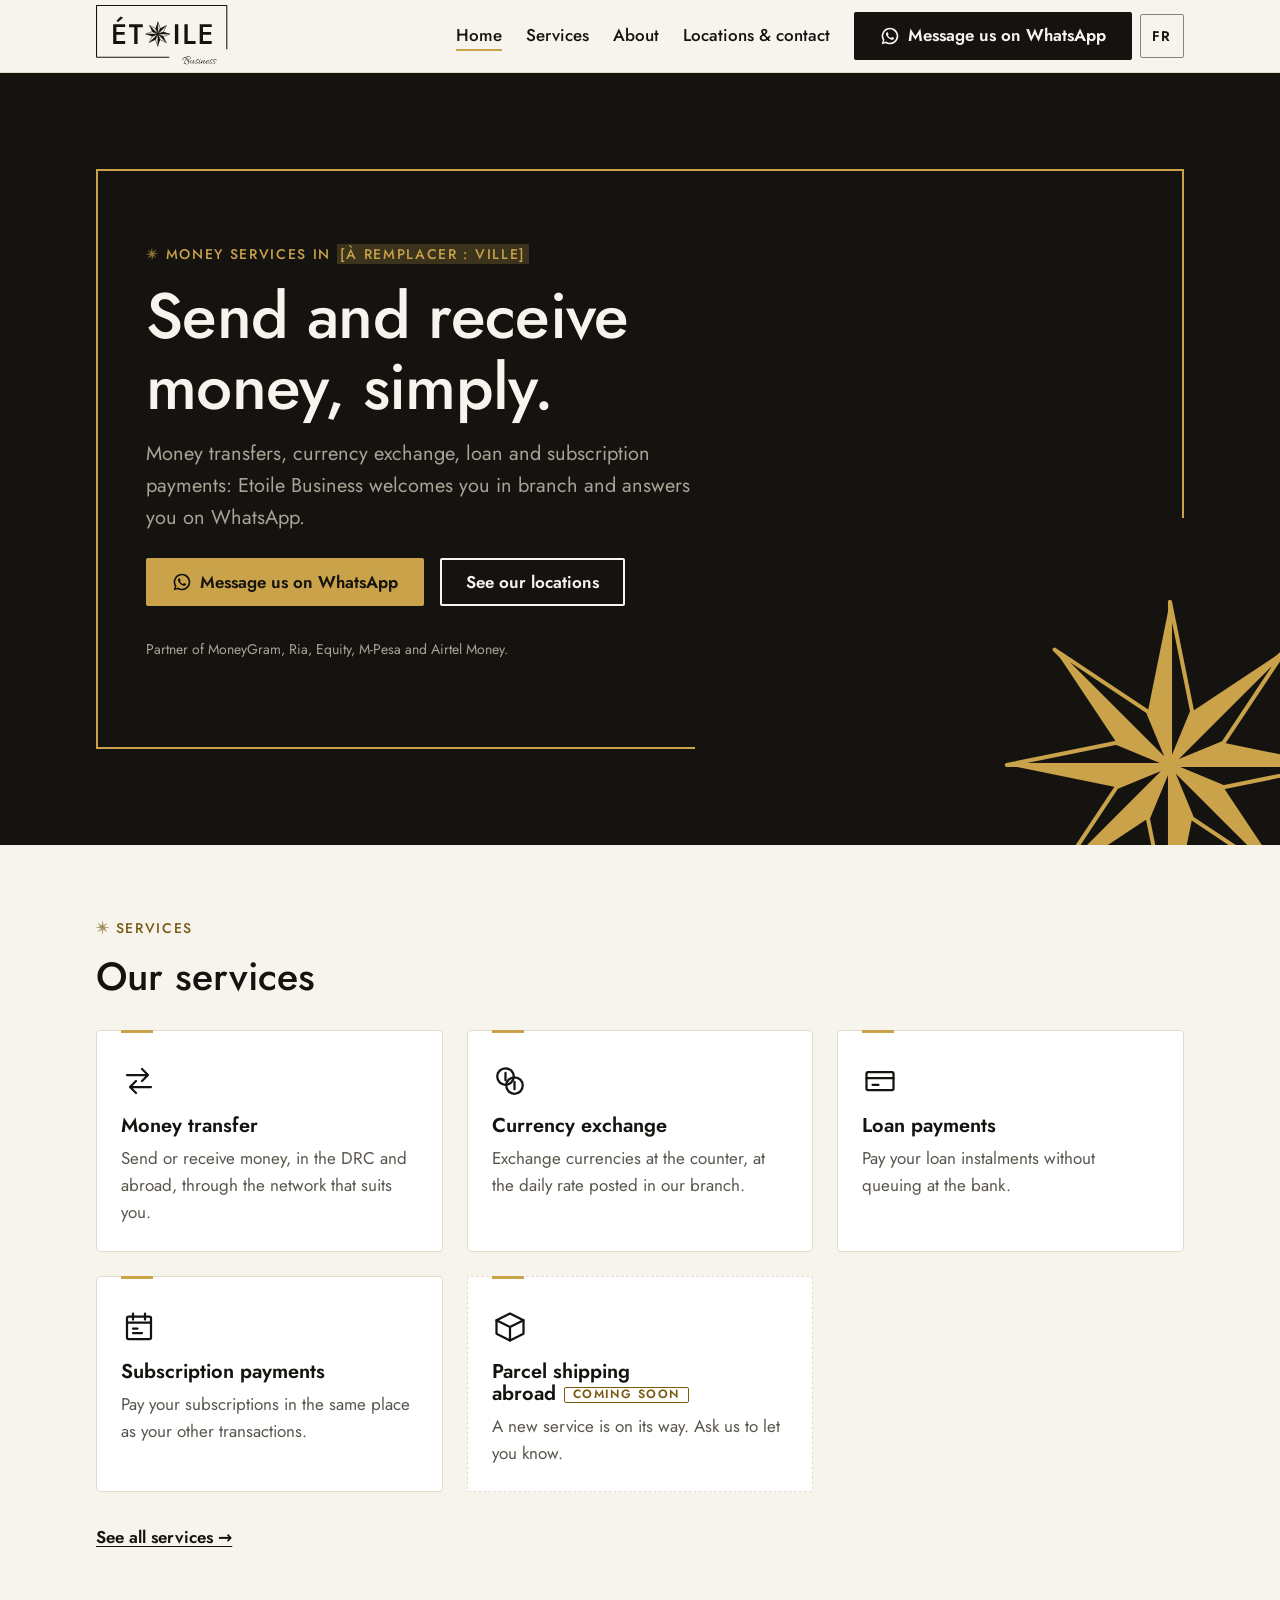
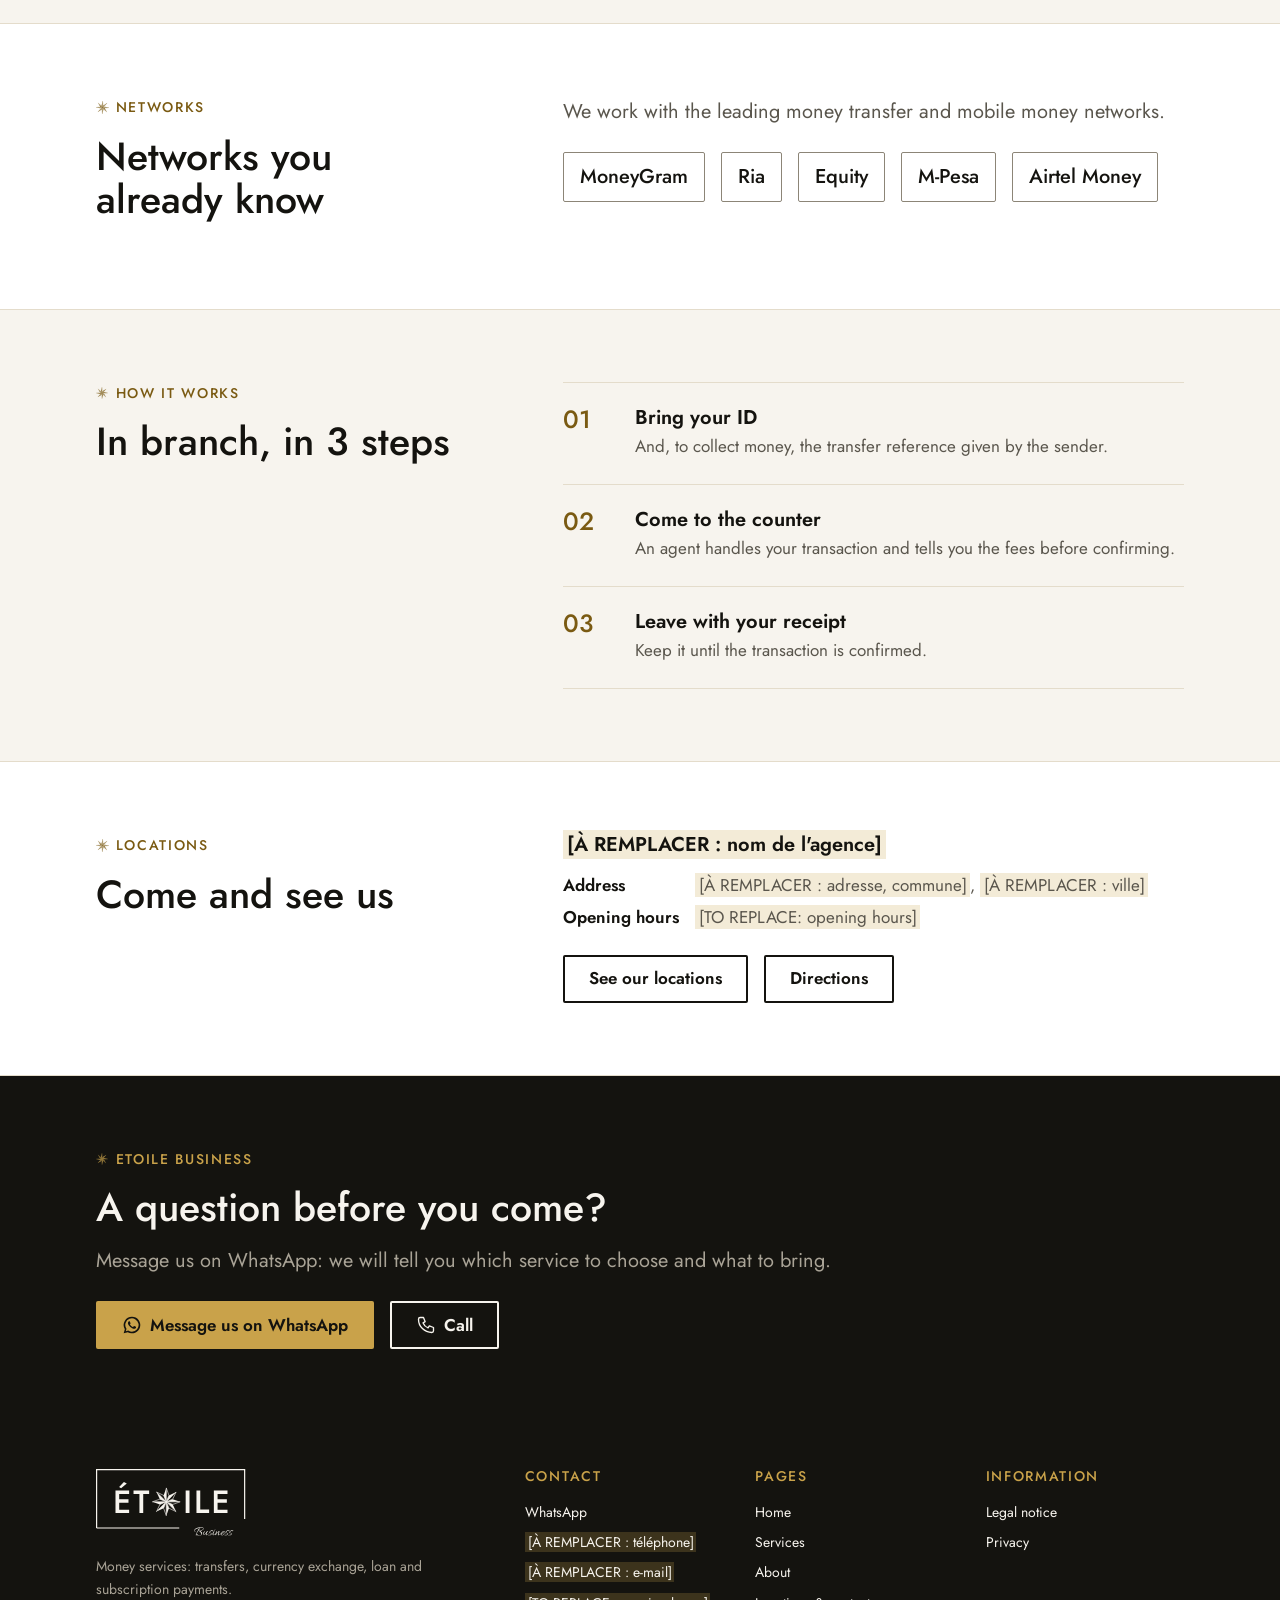
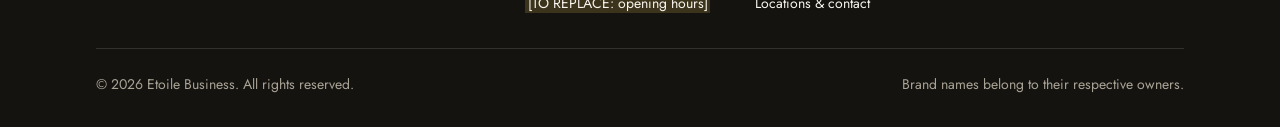
==== site/en/index.html @ 8b87ed29 "Site vitrine Etoile Business (FR/EN) prêt pour Vercel 13 pages statiques, formulaire Web3Forms, verc" ====
<!doctype html>
<html lang="en">
<head>
  <meta charset="utf-8">
  <meta name="viewport" content="width=device-width, initial-scale=1">
  <title>Etoile Business — Money transfer &amp; exchange in [À REMPLACER : ville]</title>
  <meta name="description" content="Send and receive money with MoneyGram, Ria, M-Pesa or Airtel Money. Currency exchange, loan and subscription payments in our branches.">
  <link rel="canonical" href="https://www.exemple.com/en/">
  <link rel="alternate" hreflang="fr" href="https://www.exemple.com/">
  <link rel="alternate" hreflang="en" href="https://www.exemple.com/en/">
  <link rel="alternate" hreflang="x-default" href="https://www.exemple.com/">
  <meta property="og:type" content="website">
  <meta property="og:site_name" content="Etoile Business">
  <meta property="og:locale" content="en_US">
  <meta property="og:title" content="Etoile Business — Money transfer &amp; exchange in [À REMPLACER : ville]">
  <meta property="og:description" content="Send and receive money with MoneyGram, Ria, M-Pesa or Airtel Money. Currency exchange, loan and subscription payments in our branches.">
  <meta property="og:url" content="https://www.exemple.com/en/">
  <meta property="og:image" content="https://www.exemple.com/img/og-image.png">
  <meta name="twitter:card" content="summary_large_image">
  <meta name="theme-color" content="#14130f">
  <link rel="icon" href="../favicon.svg" type="image/svg+xml">
  <link rel="preload" href="../fonts/jost-400.woff2" as="font" type="font/woff2" crossorigin>
  <link rel="preload" href="../fonts/jost-500.woff2" as="font" type="font/woff2" crossorigin>
  <link rel="stylesheet" href="../css/tokens.css">
  <link rel="stylesheet" href="../css/base.css">
  <link rel="stylesheet" href="../css/components.css">
  <script type="application/ld+json">{"@context": "https://schema.org", "@type": "FinancialService", "name": "Etoile Business", "url": "https://www.exemple.com/en/", "logo": "https://www.exemple.com/img/logo.svg", "image": "https://www.exemple.com/img/og-image.png", "description": "Send and receive money with MoneyGram, Ria, M-Pesa or Airtel Money. Currency exchange, loan and subscription payments in our branches.", "telephone": "+243000000000", "email": "contact@exemple.com", "address": {"@type": "PostalAddress", "addressLocality": "[À REMPLACER : ville]", "addressCountry": "CD"}, "areaServed": "CD", "knowsLanguage": ["fr", "en"]}</script>
  <script src="../js/main.js" defer></script>
</head><body>
  <a class="skip-link" href="#contenu">Skip to content</a>
  <header class="header">
    <div class="container header__inner">
      <a class="header__logo" href="index.html" aria-label="Etoile Business, home"><img src="../img/logo.svg" alt="" width="132" height="51"></a>
      <div class="header__tools">
        <nav class="nav" aria-label="Main navigation">
          <button class="nav__toggle" type="button" aria-expanded="false" aria-controls="nav-list">Menu</button>
          <ul class="nav__list" id="nav-list">
          <li><a class="nav__link" href="index.html" aria-current="page">Home</a></li>
          <li><a class="nav__link" href="services.html">Services</a></li>
          <li><a class="nav__link" href="about.html">About</a></li>
          <li><a class="nav__link" href="contact.html">Locations & contact</a></li>
            <li><a class="btn btn--primary nav__cta" target="_blank" rel="noopener" href="https://wa.me/243000000000"><svg viewBox="0 0 24 24" fill="currentColor" aria-hidden="true" focusable="false"><path d="M12 2a10 10 0 0 0-8.6 15.1L2 22l5-1.3A10 10 0 1 0 12 2Zm0 18a8 8 0 0 1-4.1-1.1l-.3-.2-3 .8.8-2.9-.2-.3A8 8 0 1 1 12 20Zm4.4-6c-.2-.1-1.4-.7-1.7-.8s-.4-.1-.5.1-.6.8-.8 1-.3.2-.5.1a6.6 6.6 0 0 1-3.3-2.9c-.2-.4.2-.4.7-1.3.1-.2 0-.3 0-.4l-.8-1.8c-.2-.5-.4-.4-.5-.4h-.5a.9.9 0 0 0-.6.3 2.7 2.7 0 0 0-.8 2 4.7 4.7 0 0 0 1 2.5 10.7 10.7 0 0 0 4.1 3.6c1.5.7 2.1.7 2.9.6a2.4 2.4 0 0 0 1.6-1.1 2 2 0 0 0 .1-1.1c0-.1-.2-.2-.4-.3Z"/></svg>Message us on WhatsApp</a></li>
          </ul>
        </nav>
        <a class="lang" href="../index.html" hreflang="fr" lang="fr" title="Version française"><span aria-hidden="true">FR</span><span class="visually-hidden">Version française</span></a>
      </div>
    </div>
  </header>

  <main id="contenu">
    <section class="hero inverse">
      <img class="hero__star" src="../img/etoile-or.svg" alt="" width="340" height="340">
      <div class="container">
        <div class="hero__frame">
          <p class="eyebrow">Money services in <span class="todo">[À REMPLACER : ville]</span></p>
          <h1>Send and receive money, simply.</h1>
          <p class="lead">Money transfers, currency exchange, loan and subscription payments: Etoile Business welcomes you in branch and answers you on WhatsApp.</p>
          <div class="actions"><a class="btn btn--gold" target="_blank" rel="noopener" href="https://wa.me/243000000000"><svg viewBox="0 0 24 24" fill="currentColor" aria-hidden="true" focusable="false"><path d="M12 2a10 10 0 0 0-8.6 15.1L2 22l5-1.3A10 10 0 1 0 12 2Zm0 18a8 8 0 0 1-4.1-1.1l-.3-.2-3 .8.8-2.9-.2-.3A8 8 0 1 1 12 20Zm4.4-6c-.2-.1-1.4-.7-1.7-.8s-.4-.1-.5.1-.6.8-.8 1-.3.2-.5.1a6.6 6.6 0 0 1-3.3-2.9c-.2-.4.2-.4.7-1.3.1-.2 0-.3 0-.4l-.8-1.8c-.2-.5-.4-.4-.5-.4h-.5a.9.9 0 0 0-.6.3 2.7 2.7 0 0 0-.8 2 4.7 4.7 0 0 0 1 2.5 10.7 10.7 0 0 0 4.1 3.6c1.5.7 2.1.7 2.9.6a2.4 2.4 0 0 0 1.6-1.1 2 2 0 0 0 .1-1.1c0-.1-.2-.2-.4-.3Z"/></svg>Message us on WhatsApp</a><a class="btn btn--ghost" href="contact.html">See our locations</a></div>
          <p class="hero__trust">Partner of MoneyGram, Ria, Equity, M-Pesa and Airtel Money.</p>
        </div>
      </div>
    </section>

    <section class="section" aria-labelledby="services-titre">
      <div class="container">
        <p class="eyebrow">Services</p>
        <h2 id="services-titre">Our services</h2>
        <div class="grid grid--3 reveal" style="margin-top:var(--space-5)">
          <article class="card"><svg class="card__icon" viewBox="0 0 24 24" fill="none" stroke="currentColor" stroke-width="1.5" stroke-linecap="round" stroke-linejoin="round" aria-hidden="true" focusable="false"><path d="M4 8h14M14 4l4 4-4 4M20 16H6M10 12l-4 4 4 4"/></svg><h3 class="card__title">Money transfer</h3><p>Send or receive money, in the DRC and abroad, through the network that suits you.</p></article>
          <article class="card"><svg class="card__icon" viewBox="0 0 24 24" fill="none" stroke="currentColor" stroke-width="1.5" stroke-linecap="round" stroke-linejoin="round" aria-hidden="true" focusable="false"><circle cx="9" cy="9" r="5.5"/><circle cx="15" cy="15" r="5.5"/><path d="M9 6.5v5M15 12.5v5"/></svg><h3 class="card__title">Currency exchange</h3><p>Exchange currencies at the counter, at the daily rate posted in our branch.</p></article>
          <article class="card"><svg class="card__icon" viewBox="0 0 24 24" fill="none" stroke="currentColor" stroke-width="1.5" stroke-linecap="round" stroke-linejoin="round" aria-hidden="true" focusable="false"><rect x="3" y="6" width="18" height="12" rx="1"/><path d="M3 10h18M7 14.5h4"/></svg><h3 class="card__title">Loan payments</h3><p>Pay your loan instalments without queuing at the bank.</p></article>
          <article class="card"><svg class="card__icon" viewBox="0 0 24 24" fill="none" stroke="currentColor" stroke-width="1.5" stroke-linecap="round" stroke-linejoin="round" aria-hidden="true" focusable="false"><rect x="4" y="5" width="16" height="15" rx="1"/><path d="M4 9h16M8 3v4M16 3v4M8 13h3M8 16h6"/></svg><h3 class="card__title">Subscription payments</h3><p>Pay your subscriptions in the same place as your other transactions.</p></article>
          <article class="card card--soon"><svg class="card__icon" viewBox="0 0 24 24" fill="none" stroke="currentColor" stroke-width="1.5" stroke-linecap="round" stroke-linejoin="round" aria-hidden="true" focusable="false"><path d="M3 7.5 12 3l9 4.5v9L12 21l-9-4.5z"/><path d="M3 7.5 12 12l9-4.5M12 12v9"/></svg><h3 class="card__title">Parcel shipping abroad<span class="badge">Coming soon</span></h3><p>A new service is on its way. Ask us to let you know.</p></article>
        </div>
        <a class="more" href="services.html">See all services →</a>
      </div>
    </section>

    <section class="section section--alt" aria-labelledby="reseaux-titre">
      <div class="container grid grid--split reveal">
        <div><p class="eyebrow">Networks</p><h2 id="reseaux-titre">Networks you already know</h2></div>
        <div><p class="lead">We work with the leading money transfer and mobile money networks.</p><ul class="networks"><li>MoneyGram</li><li>Ria</li><li>Equity</li><li>M-Pesa</li><li>Airtel Money</li></ul></div>
      </div>
    </section>

    <section class="section" aria-labelledby="etapes-titre">
      <div class="container grid grid--split reveal">
        <div><p class="eyebrow">How it works</p><h2 id="etapes-titre">In branch, in 3 steps</h2></div>
        <ol class="steps"><li><div><h3>Bring your ID</h3><p>And, to collect money, the transfer reference given by the sender.</p></div></li><li><div><h3>Come to the counter</h3><p>An agent handles your transaction and tells you the fees before confirming.</p></div></li><li><div><h3>Leave with your receipt</h3><p>Keep it until the transaction is confirmed.</p></div></li></ol>
      </div>
    </section>

    <section class="section section--alt" aria-labelledby="agences-titre">
      <div class="container grid grid--split reveal">
        <div><p class="eyebrow">Locations</p><h2 id="agences-titre">Come and see us</h2></div>
        <address class="agency">
          <h3><span class="todo">[À REMPLACER : nom de l&#x27;agence]</span></h3>
          <dl><dt>Address</dt><dd><span class="todo">[À REMPLACER : adresse, commune]</span>, <span class="todo">[À REMPLACER : ville]</span></dd><dt>Opening hours</dt><dd><span class="todo">[TO REPLACE: opening hours]</span></dd></dl>
          <div class="actions"><a class="btn btn--ghost" href="contact.html">See our locations</a><a class="btn btn--ghost" target="_blank" rel="noopener" href="https://www.openstreetmap.org/">Directions</a></div>
        </address>
      </div>
    </section>

    <section class="section inverse" aria-labelledby="cta-titre">
      <div class="container reveal">
        <p class="eyebrow">Etoile Business</p>
        <h2 id="cta-titre">A question before you come?</h2>
        <p class="lead">Message us on WhatsApp: we will tell you which service to choose and what to bring.</p>
        <div class="actions"><a class="btn btn--gold" target="_blank" rel="noopener" href="https://wa.me/243000000000"><svg viewBox="0 0 24 24" fill="currentColor" aria-hidden="true" focusable="false"><path d="M12 2a10 10 0 0 0-8.6 15.1L2 22l5-1.3A10 10 0 1 0 12 2Zm0 18a8 8 0 0 1-4.1-1.1l-.3-.2-3 .8.8-2.9-.2-.3A8 8 0 1 1 12 20Zm4.4-6c-.2-.1-1.4-.7-1.7-.8s-.4-.1-.5.1-.6.8-.8 1-.3.2-.5.1a6.6 6.6 0 0 1-3.3-2.9c-.2-.4.2-.4.7-1.3.1-.2 0-.3 0-.4l-.8-1.8c-.2-.5-.4-.4-.5-.4h-.5a.9.9 0 0 0-.6.3 2.7 2.7 0 0 0-.8 2 4.7 4.7 0 0 0 1 2.5 10.7 10.7 0 0 0 4.1 3.6c1.5.7 2.1.7 2.9.6a2.4 2.4 0 0 0 1.6-1.1 2 2 0 0 0 .1-1.1c0-.1-.2-.2-.4-.3Z"/></svg>Message us on WhatsApp</a><a class="btn btn--ghost" href="tel:+243000000000"><svg viewBox="0 0 24 24" fill="none" stroke="currentColor" stroke-width="1.6" stroke-linecap="round" stroke-linejoin="round" aria-hidden="true" focusable="false"><path d="M5 3h4l2 5-2.5 1.5a11 11 0 0 0 6 6L16 13l5 2v4a2 2 0 0 1-2 2A16 16 0 0 1 3 5a2 2 0 0 1 2-2"/></svg>Call</a></div>
      </div>
    </section>
  </main>

  <footer class="footer inverse">
    <div class="container">
      <div class="footer__grid">
        <div>
          <a class="footer__logo" href="index.html" aria-label="Etoile Business, home"><img loading="lazy" src="../img/logo-blanc.svg" alt="" width="150" height="58"></a>
          <p style="margin-top:var(--space-3)">Money services: transfers, currency exchange, loan and subscription payments.</p>
        </div>
        <div><h2>Contact</h2><ul>
          <li><a target="_blank" rel="noopener" href="https://wa.me/243000000000">WhatsApp</a></li>
          <li><a href="tel:+243000000000"><span class="todo">[À REMPLACER : téléphone]</span></a></li>
          <li><a href="mailto:contact@exemple.com"><span class="todo">[À REMPLACER : e-mail]</span></a></li>
          <li><span class="todo">[TO REPLACE: opening hours]</span></li></ul></div>
        <div><h2>Pages</h2><ul><li><a href="index.html">Home</a></li><li><a href="services.html">Services</a></li><li><a href="about.html">About</a></li><li><a href="contact.html">Locations & contact</a></li></ul></div>
        <div><h2>Information</h2><ul><li><a href="legal-notice.html">Legal notice</a></li><li><a href="privacy.html">Privacy</a></li></ul></div>
      </div>
      <div class="footer__bottom">
        <p>© <span data-year>2026</span> Etoile Business. All rights reserved.</p>
        <p>Brand names belong to their respective owners.</p>
      </div>
    </div>
    <a class="wa-float" target="_blank" rel="noopener" href="https://wa.me/243000000000" aria-label="Message Etoile Business on WhatsApp"><svg viewBox="0 0 24 24" fill="currentColor" aria-hidden="true" focusable="false"><path d="M12 2a10 10 0 0 0-8.6 15.1L2 22l5-1.3A10 10 0 1 0 12 2Zm0 18a8 8 0 0 1-4.1-1.1l-.3-.2-3 .8.8-2.9-.2-.3A8 8 0 1 1 12 20Zm4.4-6c-.2-.1-1.4-.7-1.7-.8s-.4-.1-.5.1-.6.8-.8 1-.3.2-.5.1a6.6 6.6 0 0 1-3.3-2.9c-.2-.4.2-.4.7-1.3.1-.2 0-.3 0-.4l-.8-1.8c-.2-.5-.4-.4-.5-.4h-.5a.9.9 0 0 0-.6.3 2.7 2.7 0 0 0-.8 2 4.7 4.7 0 0 0 1 2.5 10.7 10.7 0 0 0 4.1 3.6c1.5.7 2.1.7 2.9.6a2.4 2.4 0 0 0 1.6-1.1 2 2 0 0 0 .1-1.1c0-.1-.2-.2-.4-.3Z"/></svg></a>
  </footer>
</body>
</html>
---- site/css/tokens.css ----
/* ==========================================================
   TOKENS — Etoile Business. Seule source des valeurs de design.
   Palette : papier, encre, or (étoile). Contrastes vérifiés WCAG AA.
   ========================================================== */
@font-face { font-family: "Jost"; src: url("../fonts/jost-400.woff2") format("woff2"); font-weight: 400; font-style: normal; font-display: swap; }
@font-face { font-family: "Jost"; src: url("../fonts/jost-500.woff2") format("woff2"); font-weight: 500; font-style: normal; font-display: swap; }
@font-face { font-family: "Jost"; src: url("../fonts/jost-600.woff2") format("woff2"); font-weight: 600; font-style: normal; font-display: swap; }

:root {
  /* Couleurs */
  --color-bg: #f7f4ee;             /* papier */
  --color-surface: #ffffff;
  --color-text: #14130f;           /* encre — 16.9:1 sur papier */
  --color-text-muted: #5a564d;     /* 6.7:1 sur papier */
  --color-primary: #14130f;        /* CTA = encre, comme le logo */
  --color-primary-hover: #2e2b24;
  --color-on-primary: #f7f4ee;
  --color-accent: #c9a24a;         /* or — décor et texte sur fond encre uniquement (7.8:1) */
  --color-accent-text: #7a5a12;    /* or foncé — texte sur fond clair (5.8:1) */
  --color-border: #e4dccb;         /* filets décoratifs */
  --color-border-strong: #8c8577;  /* bords de champs (3.3:1) */
  --color-focus: #7a5a12;
  --color-error: #b3261e;

  /* Bandeaux sombres (hero, CTA final, pied de page) */
  --color-inverse-bg: #14130f;
  --color-inverse-text: #f7f4ee;
  --color-inverse-muted: #a9a396;  /* 7.4:1 sur encre */
  --color-inverse-focus: #c9a24a;

  /* Typographie : une seule famille, géométrique comme le logo */
  --font-heading: "Jost", "Futura", "Century Gothic", system-ui, sans-serif;
  --font-body: "Jost", system-ui, -apple-system, "Segoe UI", Roboto, sans-serif;
  --fw-regular: 400;
  --fw-medium: 500;
  --fw-semibold: 600;
  --fs-sm: 0.875rem;
  --fs-base: 1.0625rem;
  --fs-md: 1.25rem;
  --fs-lg: 1.5625rem;
  --fs-xl: clamp(1.75rem, 1.3rem + 2vw, 2.45rem);
  --fs-2xl: clamp(2.3rem, 1.5rem + 4vw, 4rem);
  --lh-tight: 1.1;
  --lh-base: 1.6;
  --tracking-caps: 0.12em;         /* surtitres en capitales, écho du logo */

  /* Espacements (grille de 8) */
  --space-1: 0.25rem;
  --space-2: 0.5rem;
  --space-3: 1rem;
  --space-4: 1.5rem;
  --space-5: 2rem;
  --space-6: 3rem;
  --space-7: 4.5rem;
  --space-8: 6rem;

  /* Mise en page */
  --container: 72rem;
  --gutter: 1rem;

  /* Formes : angles nets et filets fins, comme le cadre du logo */
  --radius-sm: 2px;
  --radius-md: 4px;
  --radius-lg: 8px;
  --border-frame: 2px solid currentColor;
  --shadow-sm: none;
  --shadow-md: 0 12px 32px rgb(20 19 15 / 0.10);

  /* Mouvement */
  --transition: 180ms ease;
}

@media (prefers-color-scheme: dark) {
  :root:not([data-theme="light"]) {
    --color-bg: #14130f;
    --color-surface: #1e1c17;
    --color-text: #f7f4ee;
    --color-text-muted: #a9a396;
    --color-primary: #c9a24a;
    --color-primary-hover: #dbb862;
    --color-on-primary: #14130f;
    --color-accent-text: #c9a24a;
    --color-border: #34302b;
    --color-border-strong: #7d776b;
    --color-focus: #c9a24a;
    --color-inverse-bg: #0b0a08;
  }
}
:root[data-theme="dark"] {
  --color-bg: #14130f;
  --color-surface: #1e1c17;
  --color-text: #f7f4ee;
  --color-text-muted: #a9a396;
  --color-primary: #c9a24a;
  --color-primary-hover: #dbb862;
  --color-on-primary: #14130f;
  --color-accent-text: #c9a24a;
  --color-border: #34302b;
  --color-border-strong: #7d776b;
  --color-focus: #c9a24a;
  --color-inverse-bg: #0b0a08;
}

@media (min-width: 768px) {
  :root { --gutter: 2rem; }
}
---- site/css/base.css ----
/* BASE — reset léger, typographie, mise en page */
*, *::before, *::after { box-sizing: border-box; }
html { -webkit-text-size-adjust: 100%; scroll-behavior: smooth; scroll-padding-top: 5rem; }
body {
  margin: 0;
  background: var(--color-bg);
  color: var(--color-text);
  font-family: var(--font-body);
  font-size: var(--fs-base);
  font-weight: var(--fw-regular);
  line-height: var(--lh-base);
  overflow-x: hidden;
}
img, svg, video { display: block; max-width: 100%; height: auto; }
h1, h2, h3 {
  font-family: var(--font-heading);
  font-weight: var(--fw-medium);
  line-height: var(--lh-tight);
  margin: 0 0 var(--space-3);
  text-wrap: balance;
}
h1 { font-size: var(--fs-2xl); letter-spacing: -0.01em; }
h2 { font-size: var(--fs-xl); }
h3 { font-size: var(--fs-md); font-weight: var(--fw-semibold); }
p { margin: 0 0 var(--space-3); max-width: 65ch; }
a { color: var(--color-text); text-underline-offset: 3px; }
a:hover { color: var(--color-accent-text); }
:focus-visible { outline: 3px solid var(--color-focus); outline-offset: 3px; border-radius: 2px; }

.container { width: 100%; max-width: var(--container); margin-inline: auto; padding-inline: var(--gutter); }
.section { padding-block: var(--space-7); }
.section--alt { background: var(--color-surface); border-block: 1px solid var(--color-border); }
.eyebrow { display: block; font-size: var(--fs-sm); text-transform: uppercase; letter-spacing: var(--tracking-caps); color: var(--color-accent-text); font-weight: var(--fw-medium); margin-bottom: var(--space-3); }
.eyebrow::before { content: ""; display: inline-block; vertical-align: -0.1em; margin-right: 0.5em; width: 0.9em; height: 0.9em; background: currentColor; -webkit-mask: url("../img/etoile.svg") center / contain no-repeat; mask: url("../img/etoile.svg") center / contain no-repeat; flex: none; }
.lead { font-size: var(--fs-md); color: var(--color-text-muted); }
.muted { color: var(--color-text-muted); }
.grid { display: grid; gap: var(--space-4); }
@media (min-width: 768px) {
  .grid--2 { grid-template-columns: repeat(2, 1fr); }
  .grid--3 { grid-template-columns: repeat(3, 1fr); }
  .grid--split { grid-template-columns: 5fr 7fr; align-items: start; }
}
@media (min-width: 1024px) {
  .grid--4 { grid-template-columns: repeat(4, 1fr); }
}
@media (min-width: 768px) and (max-width: 1023px) {
  .grid--4 { grid-template-columns: repeat(2, 1fr); }
}

.skip-link { position: absolute; left: var(--space-3); top: -100px; background: var(--color-primary); color: var(--color-on-primary); padding: var(--space-2) var(--space-3); z-index: 100; border-radius: var(--radius-sm); }
.skip-link:focus { top: var(--space-3); color: var(--color-on-primary); }
.visually-hidden { position: absolute !important; width: 1px; height: 1px; overflow: hidden; clip: rect(0 0 0 0); white-space: nowrap; }
.todo { background: color-mix(in srgb, var(--color-accent) 22%, transparent); padding-inline: 0.2em; }

@media (prefers-reduced-motion: reduce) {
  *, *::before, *::after { animation: none !important; transition: none !important; scroll-behavior: auto !important; }
}
---- site/css/components.css ----
/* COMPONENTS — convention BEM (bloc__element--modificateur) */

/* En-tête */
.header { position: sticky; top: 0; z-index: 50; background: var(--color-bg); border-bottom: 1px solid var(--color-border); }
.header__inner { display: flex; align-items: center; justify-content: space-between; gap: var(--space-3); min-height: 4.5rem; }
.header__logo { display: block; flex: none; }
.header__logo img { width: 132px; }
.header__tools { display: flex; align-items: center; gap: var(--space-2); }

/* Navigation */
.nav__toggle { display: inline-flex; align-items: center; gap: var(--space-2); min-height: 44px; padding: 0 var(--space-3); background: none; border: 1.5px solid var(--color-text); border-radius: var(--radius-sm); color: var(--color-text); font: inherit; font-weight: var(--fw-medium); cursor: pointer; }
.nav__list { list-style: none; margin: 0; display: none; position: absolute; left: 0; right: 0; top: 100%; background: var(--color-bg); border-bottom: 1px solid var(--color-border); flex-direction: column; padding: var(--space-3) var(--gutter) var(--space-4); }
.nav__list.is-open { display: flex; }
.nav__link { display: block; padding: var(--space-2) 0; color: var(--color-text); text-decoration: none; font-weight: var(--fw-medium); }
.nav__link:hover { color: var(--color-accent-text); }
.nav__link[aria-current="page"] { text-decoration: underline; text-decoration-color: var(--color-accent); text-decoration-thickness: 2px; text-underline-offset: 8px; }
.nav__cta { display: none; }
.lang { display: inline-flex; align-items: center; justify-content: center; min-width: 44px; min-height: 44px; font-size: var(--fs-sm); font-weight: var(--fw-semibold); letter-spacing: var(--tracking-caps); color: var(--color-text); text-decoration: none; border: 1.5px solid var(--color-border-strong); border-radius: var(--radius-sm); }
.lang:hover { border-color: var(--color-text); color: var(--color-text); }
@media (min-width: 960px) {
  .nav__toggle { display: none; }
  .nav__list { display: flex; position: static; flex-direction: row; gap: var(--space-4); padding: 0; border: 0; background: none; align-items: center; }
  .nav__cta { display: inline-flex; }
}

/* Boutons */
.btn { display: inline-flex; align-items: center; justify-content: center; gap: var(--space-2); min-height: 48px; padding: 0 var(--space-4); border-radius: var(--radius-sm); border: 2px solid transparent; font: inherit; font-weight: var(--fw-semibold); text-decoration: none; cursor: pointer; transition: background var(--transition), color var(--transition), border-color var(--transition); }
.btn svg { width: 20px; height: 20px; flex: none; }
.btn--primary { background: var(--color-primary); color: var(--color-on-primary); }
.btn--primary:hover { background: var(--color-primary-hover); color: var(--color-on-primary); }
.btn--ghost { border-color: currentColor; color: var(--color-text); background: transparent; }
.btn--ghost:hover { background: var(--color-text); color: var(--color-bg); }
.btn--gold { background: var(--color-accent); color: var(--color-inverse-bg); }
.btn--gold:hover { background: transparent; border-color: var(--color-accent); color: var(--color-inverse-text); }
.actions { display: flex; flex-wrap: wrap; gap: var(--space-3); margin-top: var(--space-4); }

/* Bandeaux sombres */
.inverse { background: var(--color-inverse-bg); color: var(--color-inverse-text); }
.inverse .eyebrow { color: var(--color-accent); }
.inverse .lead, .inverse .muted, .inverse p { color: var(--color-inverse-muted); }
.inverse a:not(.btn) { color: var(--color-inverse-text); }
.inverse .btn--ghost { color: var(--color-inverse-text); }
.inverse .btn--ghost:hover { background: var(--color-inverse-text); color: var(--color-inverse-bg); }
.inverse :focus-visible { outline-color: var(--color-inverse-focus); }

/* Hero avec cadre ouvert (motif du logo) */
.hero { position: relative; overflow: hidden; padding-block: var(--space-6) var(--space-7); }
.hero__frame { position: relative; z-index: 1; padding: var(--space-5) var(--space-4); border-top: 2px solid var(--color-accent); border-left: 2px solid var(--color-accent); }
.hero__frame::after { content: ""; position: absolute; right: 0; top: 0; height: 60%; border-right: 2px solid var(--color-accent); }
.hero__frame::before { content: ""; position: absolute; left: 0; bottom: 0; width: 55%; border-bottom: 2px solid var(--color-accent); }
.hero h1 { max-width: 15ch; }
.hero .lead { max-width: 36rem; }
.hero__star { position: absolute; z-index: 0; width: 150px; top: var(--space-3); right: -50px; opacity: 0.45; }
.hero__trust { margin-top: var(--space-5); font-size: var(--fs-sm); }
.hero--page { padding-block: var(--space-6); }
.hero--page h1 { max-width: 22ch; }
@media (min-width: 768px) {
  .hero { padding-block: var(--space-8); }
  .hero__frame { padding: var(--space-7) var(--space-6); }
  .hero__star { width: 340px; top: auto; bottom: -90px; right: -60px; opacity: 1; }
  .hero--page { padding-block: var(--space-7); }
}

/* Cartes */
.card { position: relative; background: var(--color-surface); border: 1px solid var(--color-border); border-radius: var(--radius-md); padding: var(--space-5) var(--space-4) var(--space-4); }
.card::before { content: ""; position: absolute; left: var(--space-4); top: -1px; width: 32px; height: 3px; background: var(--color-accent); }
.card__icon { width: 36px; height: 36px; margin-bottom: var(--space-3); color: var(--color-text); }
.card__title { margin-bottom: var(--space-2); }
.card p { color: var(--color-text-muted); margin: 0; }
.card--soon { border-style: dashed; }
.badge { display: inline-block; vertical-align: middle; font-size: 0.75rem; font-weight: var(--fw-semibold); letter-spacing: var(--tracking-caps); text-transform: uppercase; border: 1.5px solid var(--color-accent-text); color: var(--color-accent-text); padding: 0 var(--space-2); margin-left: var(--space-2); border-radius: var(--radius-sm); }
.more { display: inline-flex; margin-top: var(--space-5); font-weight: var(--fw-semibold); }

/* Réseaux partenaires */
.networks { list-style: none; margin: var(--space-4) 0 0; padding: 0; display: flex; flex-wrap: wrap; gap: var(--space-2) var(--space-3); }
.networks li { font-size: var(--fs-md); font-weight: var(--fw-medium); padding: var(--space-2) var(--space-3); border: 1px solid var(--color-border-strong); border-radius: var(--radius-sm); }

/* Étapes */
.steps { counter-reset: s; list-style: none; padding: 0; margin: 0; }
.steps li { counter-increment: s; display: grid; grid-template-columns: 3.5rem 1fr; gap: var(--space-3); padding: var(--space-4) 0; border-top: 1px solid var(--color-border); }
.steps li:last-child { border-bottom: 1px solid var(--color-border); }
.steps li::before { content: counter(s, decimal-leading-zero); font: var(--fw-medium) var(--fs-lg)/1 var(--font-heading); color: var(--color-accent-text); }
.steps h3 { margin-bottom: var(--space-1); }
.steps p { margin: 0; color: var(--color-text-muted); }

/* Bloc service (page Services) */
.toc { display: flex; flex-wrap: wrap; gap: var(--space-2); list-style: none; margin: var(--space-4) 0 0; padding: 0; }
.toc a { display: inline-flex; align-items: center; min-height: 44px; padding: 0 var(--space-3); border: 1px solid var(--color-border-strong); border-radius: var(--radius-sm); text-decoration: none; font-weight: var(--fw-medium); }
.toc a:hover { border-color: var(--color-text); color: var(--color-text); }
.service { display: grid; gap: var(--space-4); padding-block: var(--space-6); border-top: 1px solid var(--color-border); }
.service:first-child { border-top: 0; }
.service__head { display: flex; align-items: center; gap: var(--space-3); }
.service__head svg { width: 44px; height: 44px; flex: none; }
.service__head h2 { margin: 0; }
.service ul { margin: 0 0 var(--space-3); padding-left: 1.2em; }
.service li { margin-bottom: var(--space-2); }
@media (min-width: 768px) { .service { grid-template-columns: 5fr 7fr; } }

/* FAQ */
.faq details { border-top: 1px solid var(--color-border); }
.faq details:last-child { border-bottom: 1px solid var(--color-border); }
.faq summary { display: flex; justify-content: space-between; align-items: center; gap: var(--space-3); min-height: 56px; padding-block: var(--space-3); font-weight: var(--fw-semibold); cursor: pointer; list-style: none; }
.faq summary::-webkit-details-marker { display: none; }
.faq summary::after { content: "+"; font-size: var(--fs-lg); line-height: 1; color: var(--color-accent-text); flex: none; }
.faq details[open] summary::after { content: "–"; }
.faq details p { color: var(--color-text-muted); }

/* Agences */
.agency { font-style: normal; }
.agency dl { display: grid; grid-template-columns: auto 1fr; gap: var(--space-1) var(--space-3); margin: var(--space-3) 0; }
.agency dt { font-weight: var(--fw-semibold); }
.agency dd { margin: 0; color: var(--color-text-muted); }

/* Encadré */
.notice { border-left: 3px solid var(--color-accent); background: var(--color-surface); padding: var(--space-3) var(--space-4); margin-top: var(--space-5); }
.notice p { margin: 0; }

/* Formulaires */
.form { display: grid; gap: var(--space-3); }
.form__field { display: grid; gap: var(--space-1); }
.form__label { font-weight: var(--fw-semibold); }
.form__hint { font-size: var(--fs-sm); color: var(--color-text-muted); margin: 0; }
.form__input { width: 100%; min-height: 48px; padding: var(--space-2) var(--space-3); border: 1.5px solid var(--color-border-strong); border-radius: var(--radius-sm); background: var(--color-surface); color: var(--color-text); font: inherit; }
.form__input:focus-visible { border-color: var(--color-text); }
.form__input[aria-invalid="true"] { border-color: var(--color-error); }
textarea.form__input { min-height: 8rem; resize: vertical; }
.form__hp { position: absolute; left: -9999px; width: 1px; height: 1px; overflow: hidden; }
.form__error { color: var(--color-error); font-size: var(--fs-sm); margin: 0; }
.form__status { margin: 0; font-weight: var(--fw-semibold); }
.form__status--error { color: var(--color-error); }

/* Texte long (pages légales) */
.prose { max-width: 46rem; }
.prose h2 { font-size: var(--fs-lg); margin-top: var(--space-5); }

/* Pied de page */
.footer { padding-block: var(--space-6) var(--space-5); font-size: var(--fs-sm); }
.footer__grid { display: grid; gap: var(--space-5); }
.footer__logo img { width: 150px; }
.footer h2 { font-size: var(--fs-sm); text-transform: uppercase; letter-spacing: var(--tracking-caps); color: var(--color-accent); margin-bottom: var(--space-3); }
.footer ul { list-style: none; margin: 0; padding: 0; display: grid; gap: var(--space-2); }
.footer a { text-decoration: none; }
.footer a:hover { text-decoration: underline; color: var(--color-inverse-text); }
.footer__bottom { display: flex; flex-wrap: wrap; justify-content: space-between; gap: var(--space-3); margin-top: var(--space-5); padding-top: var(--space-4); border-top: 1px solid #34302b; }
.footer__bottom p { margin: 0; }
@media (min-width: 768px) { .footer__grid { grid-template-columns: 2fr 1fr 1fr 1fr; } }

/* Bouton WhatsApp flottant (mobile) */
.wa-float { position: fixed; right: var(--space-3); bottom: var(--space-3); z-index: 60; display: inline-flex; align-items: center; justify-content: center; width: 56px; height: 56px; border-radius: 50%; background: var(--color-primary); color: var(--color-on-primary); box-shadow: var(--shadow-md); border: 2px solid var(--color-accent); }
.wa-float svg { width: 28px; height: 28px; }
.wa-float:hover { color: var(--color-on-primary); background: var(--color-primary-hover); }
@media (min-width: 960px) { .wa-float { display: none; } }

/* Apparition douce */
.reveal { opacity: 0; transform: translateY(12px); transition: opacity 500ms ease, transform 500ms ease; }
.reveal.is-visible { opacity: 1; transform: none; }
@media (prefers-reduced-motion: reduce) { .reveal { opacity: 1; transform: none; } }
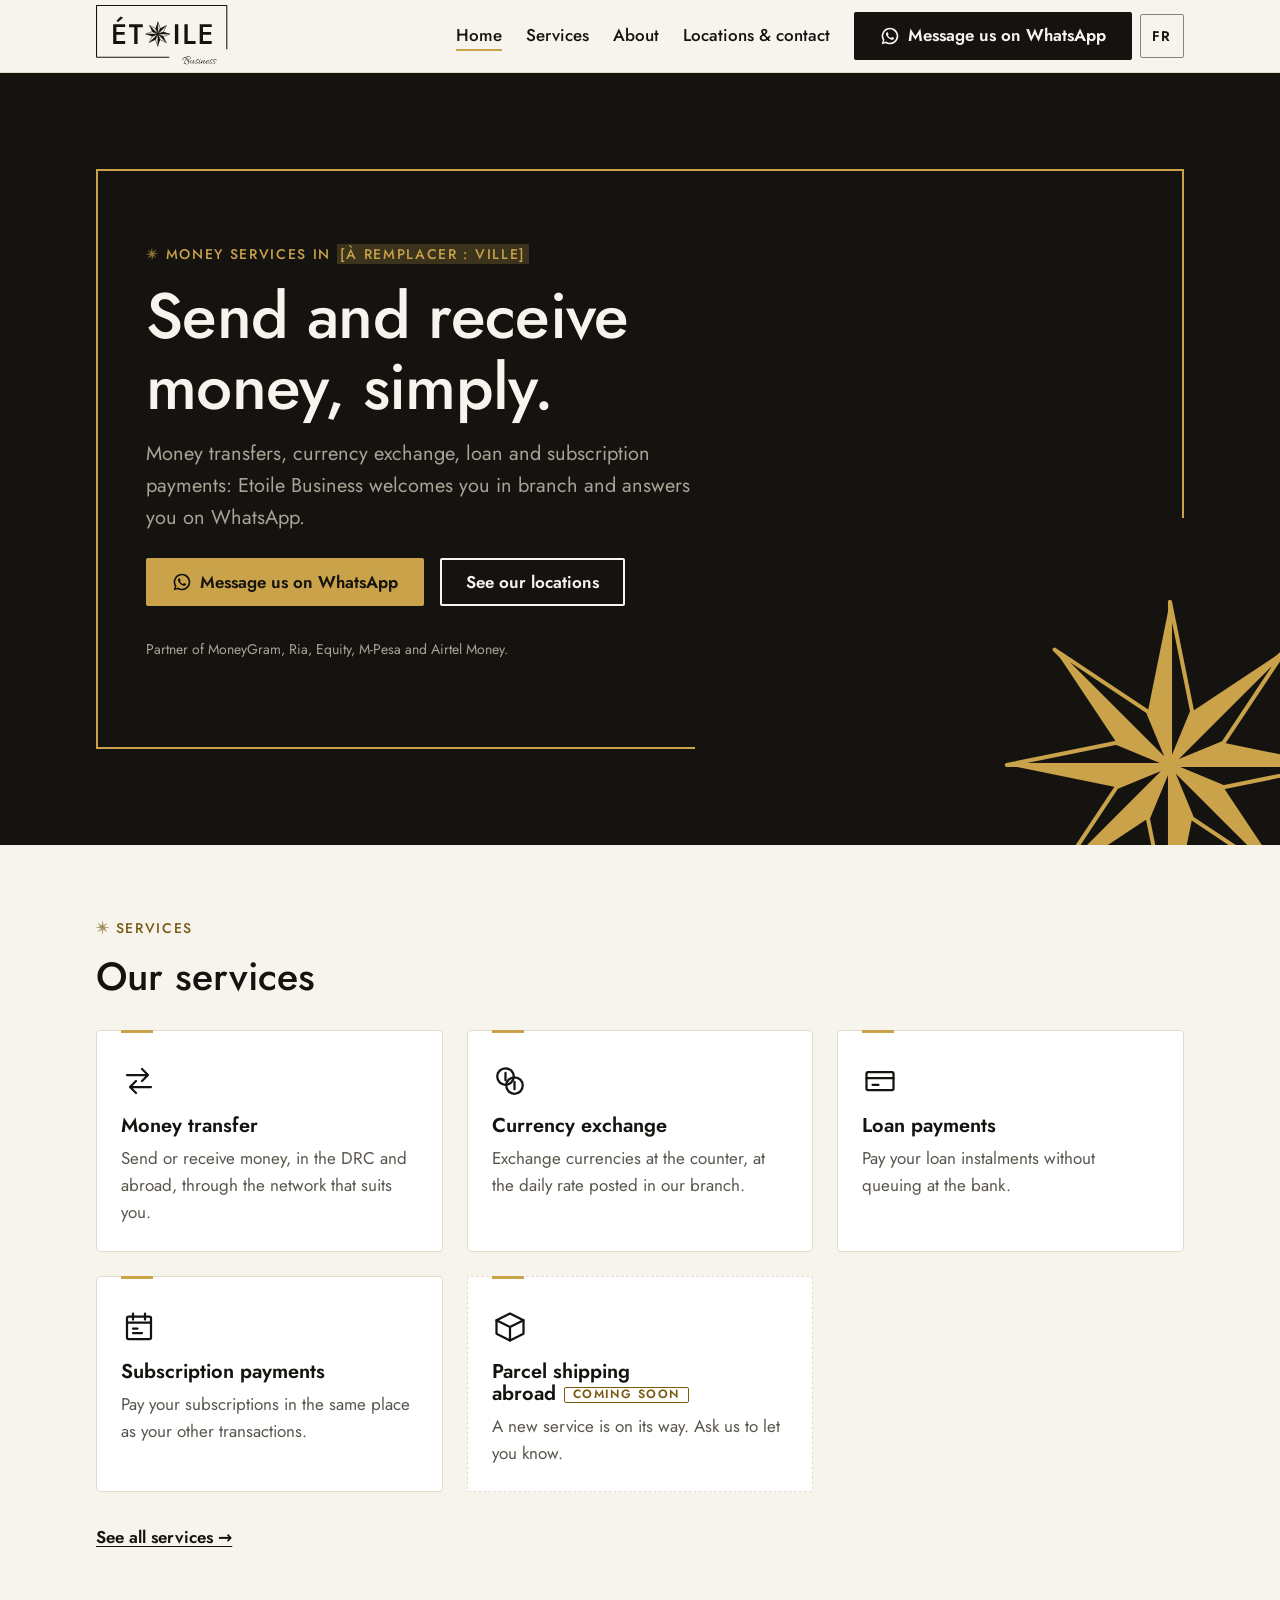
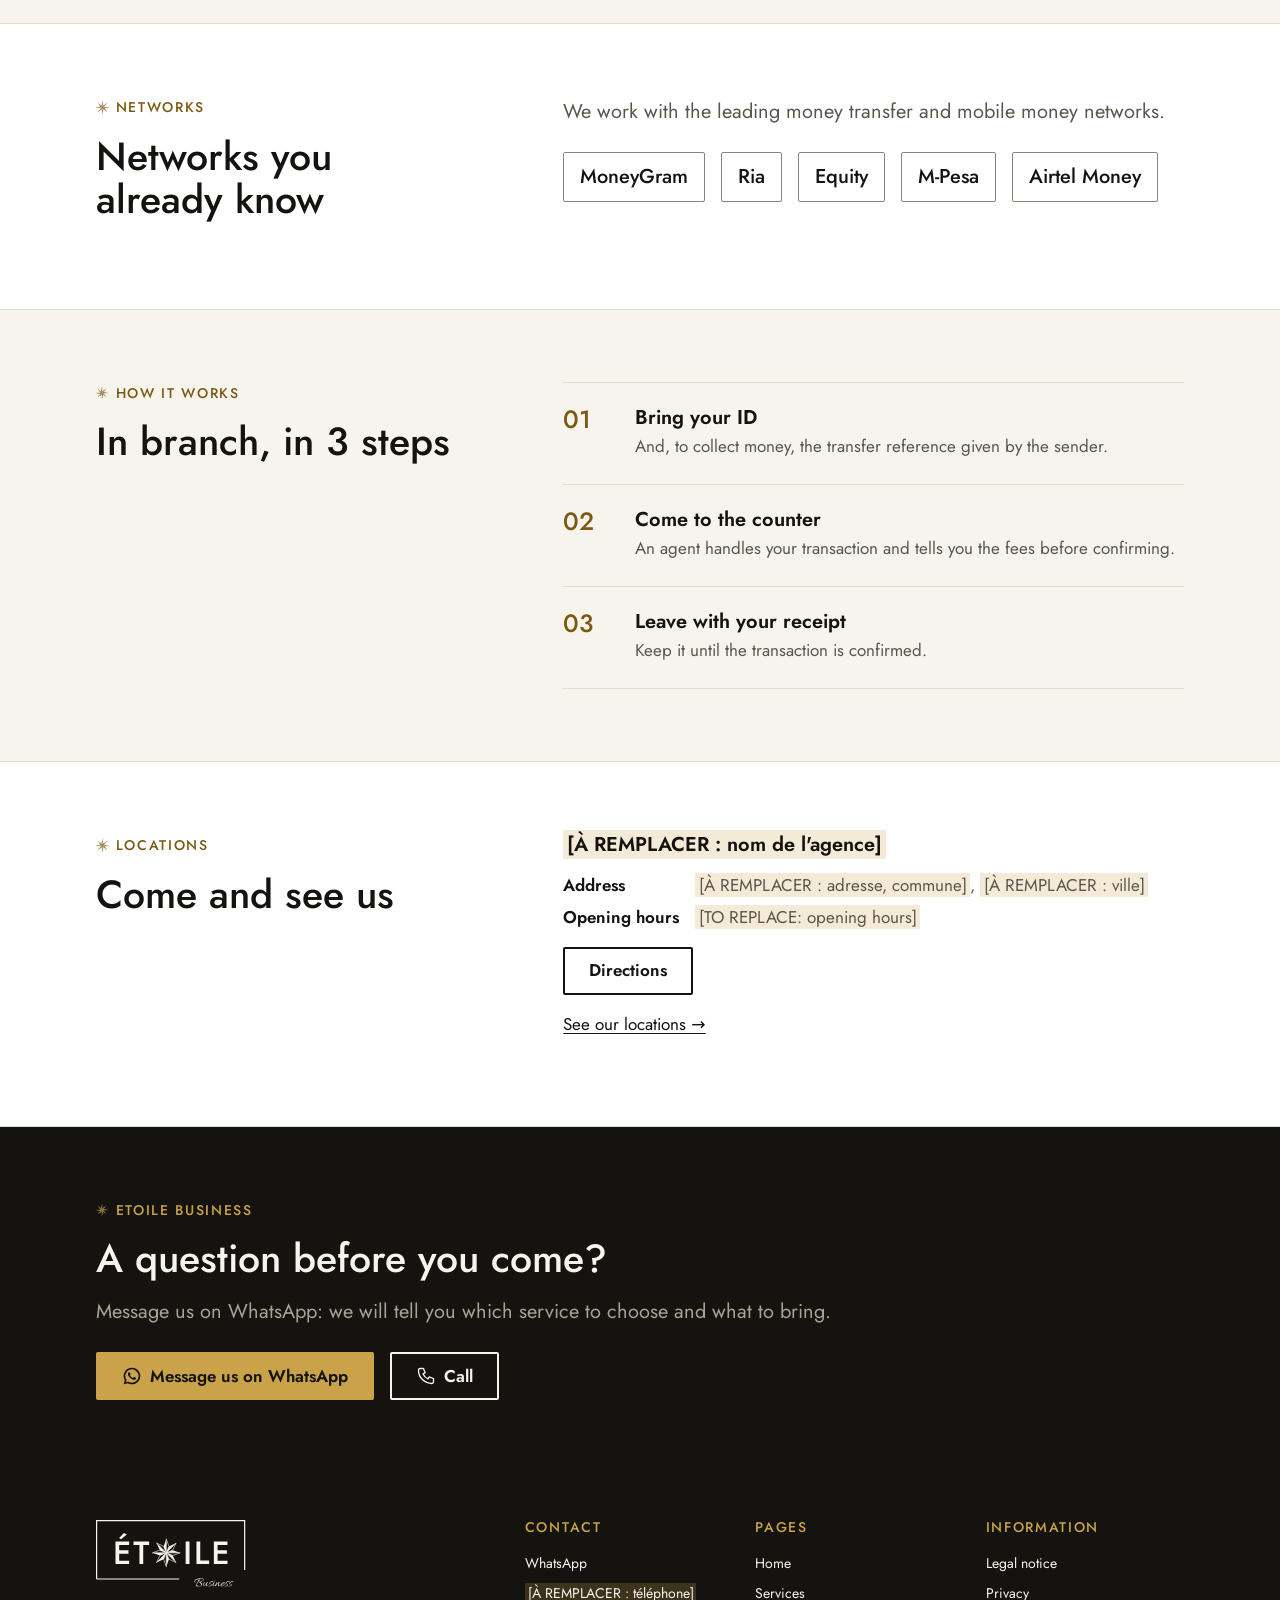
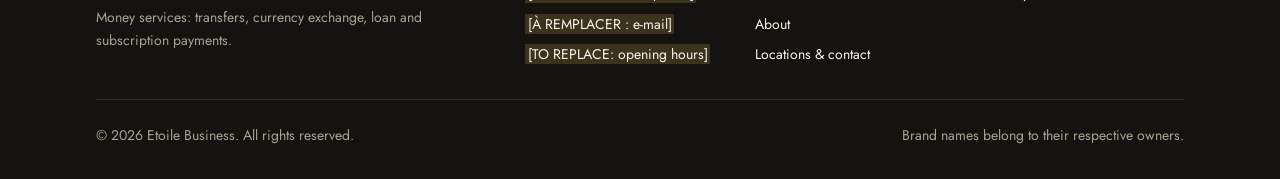
==== commit 72bc8ba6: "Espace admin Pages CMS : contenu FR/EN modifiable sans code - Tout le contenu passe dans contenu/ (s" ====
--- a/site/en/index.html
+++ b/site/en/index.html
@@ -5,6 +5,7 @@
   <meta name="viewport" content="width=device-width, initial-scale=1">
   <title>Etoile Business — Money transfer &amp; exchange in [À REMPLACER : ville]</title>
   <meta name="description" content="Send and receive money with MoneyGram, Ria, M-Pesa or Airtel Money. Currency exchange, loan and subscription payments in our branches.">
+  <meta name="robots" content="noindex">
   <link rel="canonical" href="https://www.exemple.com/en/">
   <link rel="alternate" hreflang="fr" href="https://www.exemple.com/">
   <link rel="alternate" hreflang="en" href="https://www.exemple.com/en/">
@@ -93,11 +94,14 @@
     <section class="section section--alt" aria-labelledby="agences-titre">
       <div class="container grid grid--split reveal">
         <div><p class="eyebrow">Locations</p><h2 id="agences-titre">Come and see us</h2></div>
-        <address class="agency">
-          <h3><span class="todo">[À REMPLACER : nom de l&#x27;agence]</span></h3>
-          <dl><dt>Address</dt><dd><span class="todo">[À REMPLACER : adresse, commune]</span>, <span class="todo">[À REMPLACER : ville]</span></dd><dt>Opening hours</dt><dd><span class="todo">[TO REPLACE: opening hours]</span></dd></dl>
-          <div class="actions"><a class="btn btn--ghost" href="contact.html">See our locations</a><a class="btn btn--ghost" target="_blank" rel="noopener" href="https://www.openstreetmap.org/">Directions</a></div>
-        </address>
+        <div>
+          <address class="agency">
+            <h3 class="card__title"><span class="todo">[À REMPLACER : nom de l&#x27;agence]</span></h3>
+            <dl><dt>Address</dt><dd><span class="todo">[À REMPLACER : adresse, commune]</span>, <span class="todo">[À REMPLACER : ville]</span></dd><dt>Opening hours</dt><dd><span class="todo">[TO REPLACE: opening hours]</span></dd></dl>
+            <a class="btn btn--ghost" target="_blank" rel="noopener" href="https://www.openstreetmap.org/">Directions</a>
+          </address>
+          <p style="margin-top:var(--space-3)"><a href="contact.html">See our locations →</a></p>
+        </div>
       </div>
     </section>
 
--- a/site/css/components.css
+++ b/site/css/components.css
@@ -155,3 +155,17 @@
 .reveal { opacity: 0; transform: translateY(12px); transition: opacity 500ms ease, transform 500ms ease; }
 .reveal.is-visible { opacity: 1; transform: none; }
 @media (prefers-reduced-motion: reduce) { .reveal { opacity: 1; transform: none; } }
+
+/* Bandeau d'annonce (réglé dans l'admin) */
+.announce { background: var(--color-accent); color: var(--color-inverse-bg); font-size: var(--fs-sm); padding-block: var(--space-2); }
+.announce .container { max-width: var(--container); }
+
+/* Photo d'agence (facultative) */
+.agency__photo { width: 100%; aspect-ratio: 16 / 10; object-fit: cover; border-radius: var(--radius-sm); margin-bottom: var(--space-3); background: var(--color-border); }
+
+/* Taux du jour (facultatif) */
+.table-wrap { overflow-x: auto; }
+.rates { width: 100%; border-collapse: collapse; font-variant-numeric: tabular-nums; }
+.rates th, .rates td { text-align: left; padding: var(--space-2) var(--space-3); border-bottom: 1px solid var(--color-border); }
+.rates thead th { font-size: var(--fs-sm); text-transform: uppercase; letter-spacing: var(--tracking-caps); color: var(--color-text-muted); font-weight: var(--fw-medium); }
+.rates td { font-size: var(--fs-md); font-weight: var(--fw-medium); }
